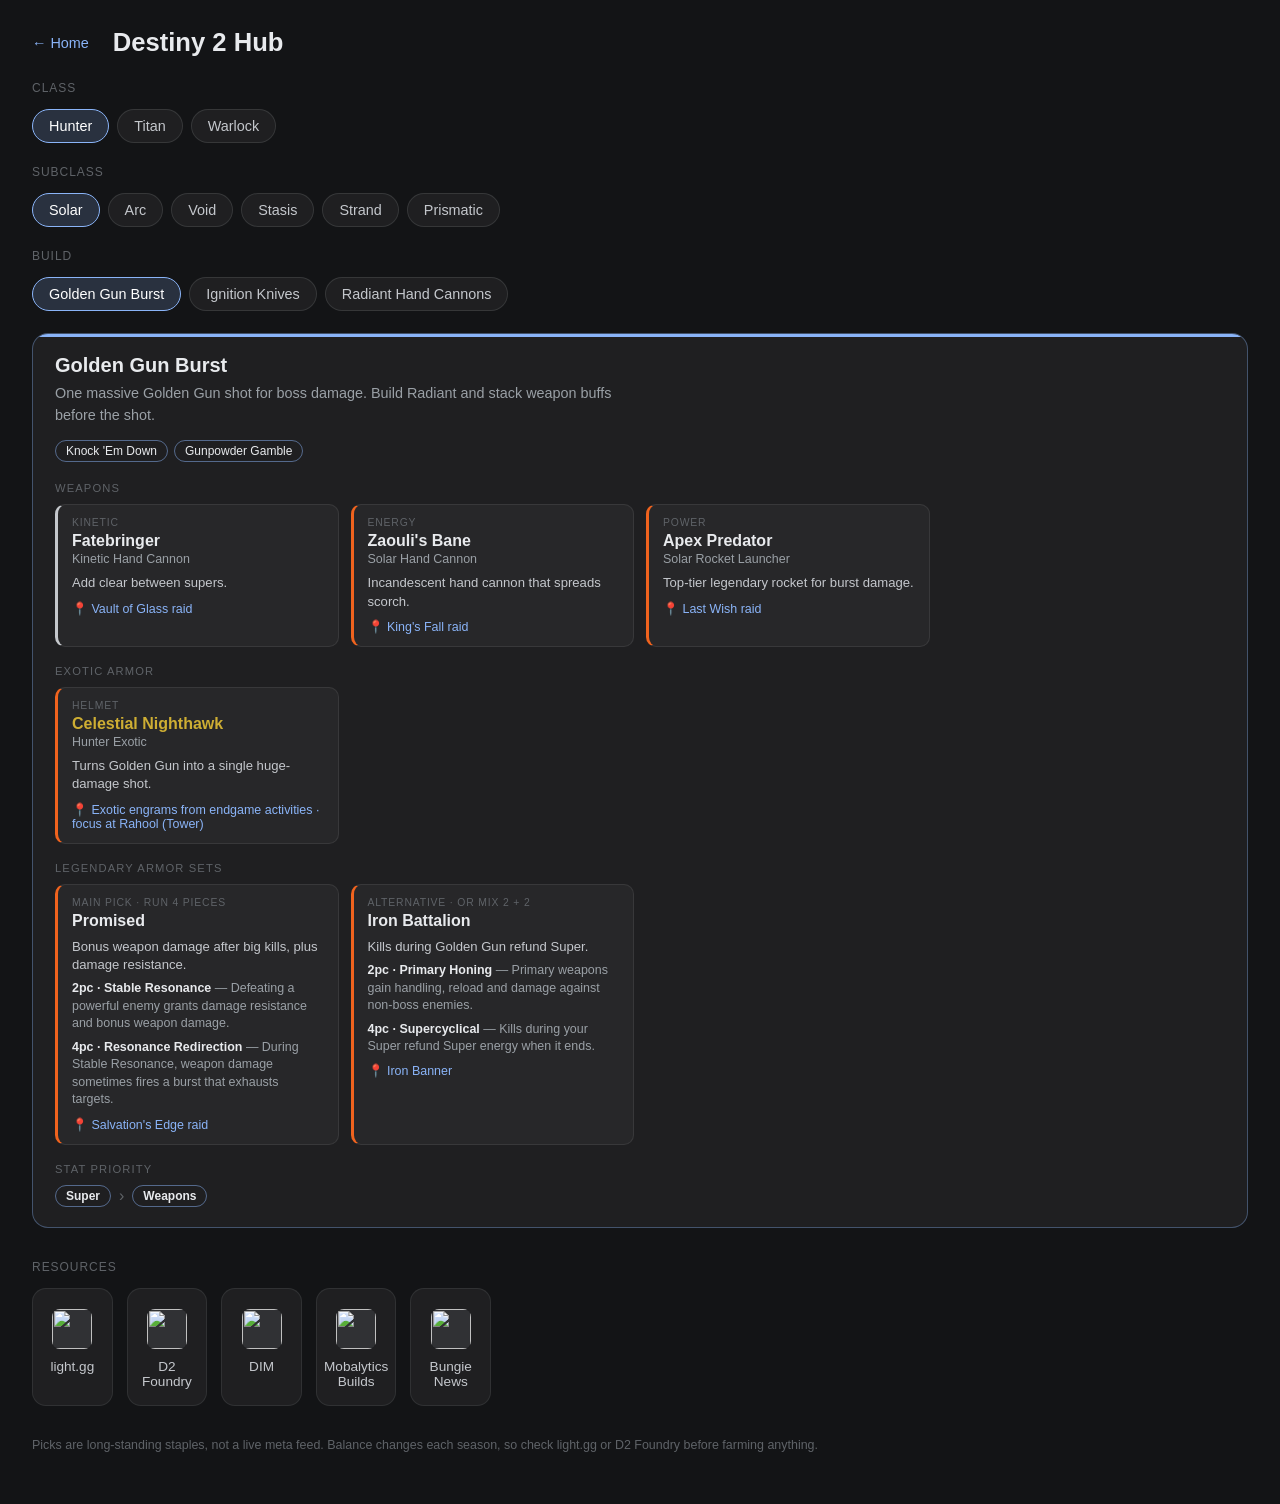
==== destiny.html @ dc12c2db "More Destiny Stuff" ====
<!DOCTYPE html>
<html lang="en">
<head>
    <meta charset="UTF-8">
    <meta name="viewport" content="width=device-width, initial-scale=1.0">
    <title>Destiny 2 Hub</title>
    <link rel="stylesheet" href="style.css">
    <link rel="stylesheet" href="destiny.css">
</head>
<body>

    <div id="d2-header">
        <a id="d2-back" href="index.html">← Home</a>
        <h1>Destiny 2 Hub</h1>
    </div>

    <div class="section-label">Class</div>
    <div id="class-tabs" class="d2-tabs"></div>

    <div class="section-label">Subclass</div>
    <div id="subclass-tabs" class="d2-tabs"></div>

    <div class="section-label">Build</div>
    <div id="build-tabs" class="d2-tabs"></div>

    <div id="build-detail"></div>

    <div class="section-label">Resources</div>
    <div id="card-grid">
        <a class="site-card" href="https://www.light.gg" target="_blank">
            <img src="https://www.google.com/s2/favicons?domain=light.gg&sz=48" alt="">
            <span>light.gg</span>
        </a>
        <a class="site-card" href="https://d2foundry.gg" target="_blank">
            <img src="https://www.google.com/s2/favicons?domain=d2foundry.gg&sz=48" alt="">
            <span>D2 Foundry</span>
        </a>
        <a class="site-card" href="https://app.destinyitemmanager.com" target="_blank">
            <img src="https://www.google.com/s2/favicons?domain=destinyitemmanager.com&sz=48" alt="">
            <span>DIM</span>
        </a>
        <a class="site-card" href="https://mobalytics.gg/destiny-2/builds" target="_blank">
            <img src="https://www.google.com/s2/favicons?domain=mobalytics.gg&sz=48" alt="">
            <span>Mobalytics Builds</span>
        </a>
        <a class="site-card" href="https://www.bungie.net/7/en/News" target="_blank">
            <img src="https://www.google.com/s2/favicons?domain=bungie.net&sz=48" alt="">
            <span>Bungie News</span>
        </a>
    </div>

    <p id="d2-note">Picks are long-standing staples, not a live meta feed. Balance changes each season, so check light.gg or D2 Foundry before farming anything.</p>

    <script src="destiny.js"></script>
</body>
</html>
---- style.css ----
* { box-sizing: border-box; margin: 0; padding: 0; }

body {
    background: #131416;
    color: #e8eaed;
    font-family: Arial, sans-serif;
    min-height: 100vh;
    padding: 28px 32px;
}

/* ── HEADER ── */
#header {
    display: flex;
    align-items: center;
    justify-content: left;
    margin-bottom: 20px;
    gap: 50px;
}
#greeting { font-size: 1.6rem; font-weight: 600; }
#clock { font-size: 1.1rem; color: #9aa0a6; }

/* ── SEARCH BAR ── */
#search-form {
    display: flex;
    align-items: center;
    background: rgba(255,255,255,0.07);
    border: 1px solid rgba(255,255,255,0.12);
    border-radius: 28px;
    padding: 0 20px;
    margin-bottom: 24px;
    transition: background 0.15s, border-color 0.15s, box-shadow 0.15s;
}
#search-form:focus-within {
    background: rgba(255,255,255,0.11);
    border-color: rgba(138,180,248,0.5);
    box-shadow: 0 0 0 3px rgba(138,180,248,0.15);
}
#search-icon { font-size: 1.1rem; color: #9aa0a6; margin-right: 12px; flex-shrink: 0; }
#search-input {
    flex: 1;
    background: none;
    border: none;
    outline: none;
    color: #e8eaed;
    font-size: 1rem;
    padding: 14px 0;
}
#search-input::placeholder { color: #5f6368; }

/* ── WEATHER WIDGET ── */
#weather-widget {
    background: rgba(255,255,255,0.05);
    border: 1px solid rgba(255,255,255,0.08);
    border-radius: 12px;
    padding: 10px 16px;
    margin-bottom: 16px;
    display: flex;
    align-items: center;
    gap: 0;
}
#weather-current {
    display: flex;
    align-items: center;
    gap: 10px;
    flex-shrink: 0;
    padding: 4px 16px 4px 6px;
    border-right: 1px solid rgba(255,255,255,0.08);
    margin-right: 16px;
    cursor: pointer;
    border-radius: 8px;
    transition: background 0.15s;
}
#weather-current:hover { background: rgba(255,255,255,0.07); }
#weather-icon { font-size: 1.5rem; line-height: 1; }
#weather-temp { font-size: 1.4rem; font-weight: 700; }
#weather-desc { font-size: 0.75rem; color: #9aa0a6; }
#weather-location { display: none; }
#hourly-label { display: none; }
#hourly-scroll {
    display: flex;
    gap: 8px;
    overflow-x: auto;
    padding-bottom: 2px;
    flex: 1;
    scrollbar-width: thin;
    scrollbar-color: #3c4043 transparent;
}
#hourly-scroll::-webkit-scrollbar { height: 3px; }
#hourly-scroll::-webkit-scrollbar-thumb { background: #3c4043; border-radius: 2px; }
.hour-card {
    flex: 0 0 auto;
    text-align: center;
    min-width: 46px;
    padding: 2px 4px;
}
.hour-time { font-size: 0.65rem; color: #9aa0a6; }
.hour-icon { font-size: 1rem; margin: 2px 0; }
.hour-temp { font-size: 0.8rem; font-weight: 600; }
.hour-precip { font-size: 0.6rem; color: #8ab4f8; margin-top: 1px; }
#weather-error { color: #9aa0a6; font-size: 0.9rem; }
#weather-widget.radar-open {
    border-radius: 12px 12px 0 0;
    margin-bottom: 0;
}
#radar-toggle {
    flex-shrink: 0;
    padding: 6px 12px;
    margin-right: 14px;
    padding-right: 14px;
    border: none;
    border-right: 1px solid rgba(255,255,255,0.08);
    border-radius: 0;
    background: none;
    color: #4fc3f7;
    font-size: 0.78rem;
    font-weight: 600;
    cursor: pointer;
    letter-spacing: 0.03em;
    transition: color 0.15s;
    white-space: nowrap;
}
#radar-toggle:hover { color: #81d4fa; }
#radar-panel {
    max-height: 0;
    overflow: hidden;
    transition: max-height 0.35s ease;
    border: 1px solid rgba(255,255,255,0.08);
    border-top: none;
    border-radius: 0 0 12px 12px;
}
#radar-panel.open {
    max-height: 380px;
    margin-bottom: 16px;
}
#radar-map { height: 360px; }

/* ── COUNTDOWNS ── */
#countdowns {
    display: grid;
    grid-template-columns: 1fr 1fr;
    gap: 16px;
    margin-bottom: 16px;
}
@media (max-width: 600px) {
    #countdowns { grid-template-columns: 1fr; }
    body { padding: 18px 16px; }
    .cd-event { font-size: 0.92rem; }
    .cd-sub { font-size: 0.75rem; }
    .cd-num { font-size: 1.5rem !important; }
    .cd-unit { min-width: 36px !important; }
}
.countdown-card {
    background: rgba(255,255,255,0.05);
    border: 1px solid rgba(255,255,255,0.08);
    border-radius: 16px;
    padding: 18px 22px;
    position: relative;
    overflow: hidden;
}
.countdown-card.f1  { border-color: rgba(230,0,0,0.3); }
.countdown-card.lfc { border-color: rgba(200,16,46,0.3); }
.countdown-card::before {
    content: '';
    position: absolute;
    top: 0; left: 0; right: 0;
    height: 3px;
}
.countdown-card.f1::before  { background: linear-gradient(90deg, #e60000, #ff6b6b); }
.countdown-card.lfc::before { background: linear-gradient(90deg, #c8102e, #f5a623); }

.cd-top {
    display: flex;
    align-items: center;
    gap: 10px;
    margin-bottom: 12px;
}
.cd-badge { font-size: 1.6rem; line-height: 1; }
.cd-sport {
    font-size: 0.7rem;
    text-transform: uppercase;
    letter-spacing: 0.1em;
    color: #5f6368;
}
.cd-competition { font-size: 0.85rem; color: #9aa0a6; margin-top: 1px; }

.cd-event { font-size: 1rem; font-weight: 600; margin-bottom: 4px; }
.cd-sub { font-size: 0.82rem; color: #9aa0a6; margin-bottom: 14px; }

.cd-timer {
    display: flex;
    gap: 12px;
}
.cd-unit {
    text-align: center;
    min-width: 44px;
}
.cd-num {
    font-size: 1.8rem;
    font-weight: 700;
    line-height: 1;
    font-variant-numeric: tabular-nums;
}
.countdown-card.f1 .cd-num { color: #ff6b6b; }
.countdown-card.lfc .cd-num { color: #f5a623; }
.cd-lbl { font-size: 0.65rem; text-transform: uppercase; color: #5f6368; letter-spacing: 0.06em; margin-top: 3px; }

.cd-live {
    display: inline-block;
    background: #c8102e;
    color: #fff;
    font-size: 0.7rem;
    font-weight: 700;
    letter-spacing: 0.08em;
    padding: 2px 8px;
    border-radius: 20px;
    animation: pulse 1.5s ease-in-out infinite;
}
@keyframes pulse { 0%,100% { opacity:1; } 50% { opacity:0.5; } }

.cd-loading { color: #5f6368; font-size: 0.85rem; }

/* ── METRO ALERT ── */
#metro-alert {
    display: none;
    background: rgba(0,84,166,0.15);
    border: 1px solid rgba(0,84,166,0.4);
    border-left: 4px solid #0054a6;
    border-radius: 10px;
    padding: 12px 16px;
    margin-bottom: 16px;
}
#metro-alert-header {
    display: flex;
    align-items: center;
    gap: 8px;
    margin-bottom: 6px;
}
.metro-badge {
    background: #f26522;
    color: #fff;
    font-size: 0.65rem;
    font-weight: 700;
    letter-spacing: 0.08em;
    padding: 2px 7px;
    border-radius: 20px;
}
#metro-alert-title {
    font-size: 0.8rem;
    font-weight: 600;
    color: #8ab4f8;
}
#metro-alert-list {
    list-style: none;
    padding: 0;
    margin: 0;
    display: flex;
    flex-direction: column;
    gap: 4px;
}
#metro-alert-list li {
    font-size: 0.78rem;
    color: #c4c7cc;
    padding-left: 12px;
    position: relative;
}
#metro-alert-list li::before {
    content: '·';
    position: absolute;
    left: 2px;
    color: #f26522;
}

/* ── LINKS SECTION ── */
.section-label {
    font-size: 0.75rem;
    text-transform: uppercase;
    letter-spacing: 0.08em;
    color: #5f6368;
    margin-bottom: 14px;
}
#card-grid {
    display: grid;
    grid-template-columns: repeat(auto-fill, minmax(80px, 1fr));
    gap: 14px;
    margin-bottom: 32px;
}
.site-card {
    background: rgba(255,255,255,0.05);
    border: 1px solid rgba(255,255,255,0.08);
    border-radius: 14px;
    padding: 20px 12px 16px;
    text-align: center;
    text-decoration: none;
    color: #e8eaed;
    transition: transform 0.15s ease, background 0.15s ease, box-shadow 0.15s ease;
    display: flex;
    flex-direction: column;
    align-items: center;
    gap: 10px;
}
.site-card:hover {
    transform: translateY(-4px);
    background: rgba(255,255,255,0.09);
    box-shadow: 0 8px 24px rgba(0,0,0,0.4);
}
.site-card img {
    width: 40px;
    height: 40px;
    border-radius: 8px;
    background: #303134;
}
.site-card span { font-size: 0.85rem; font-weight: 500; color: #c4c7cc; }

/* ── WIDGET GRID (calendar + on this day) ── */
#widget-grid {
    display: grid;
    grid-template-columns: 1fr 1fr;
    gap: 16px;
    margin-bottom: 16px;
}
@media (max-width: 600px) {
    #widget-grid { grid-template-columns: 1fr; }
}

/* ── WIDGET CARD ACCENTS ── */
.countdown-card.cal-card  { border-color: rgba(66,133,244,0.3); }
.countdown-card.cal-card::before  { background: linear-gradient(90deg, #4285f4, #8ab4f8); }
.countdown-card.otd-card  { border-color: rgba(52,168,83,0.3); }
.countdown-card.otd-card::before  { background: linear-gradient(90deg, #34a853, #81c995); }
.countdown-card.quote-card { border-color: rgba(251,188,4,0.3); }
.countdown-card.quote-card::before { background: linear-gradient(90deg, #fbbc04, #fce08a); }
#quote-widget { margin-bottom: 32px; }

/* ── CALENDAR ── */
#calendar-grid {
    display: grid;
    grid-template-columns: repeat(7, 1fr);
    gap: 3px;
}
.cal-header {
    font-size: 0.65rem;
    color: #5f6368;
    text-transform: uppercase;
    text-align: center;
    padding: 2px 0 8px;
}
.cal-day {
    font-size: 0.82rem;
    aspect-ratio: 1;
    display: flex;
    align-items: center;
    justify-content: center;
    border-radius: 50%;
    color: #c4c7cc;
}
.cal-today {
    background: #8ab4f8;
    color: #131416;
    font-weight: 700;
}

/* ── ON THIS DAY ── */
#otd-list {
    list-style: none;
    display: flex;
    flex-direction: column;
    gap: 12px;
}
#otd-list li {
    font-size: 0.83rem;
    color: #c4c7cc;
    line-height: 1.45;
}
.otd-year {
    font-weight: 700;
    color: #34a853;
    margin-right: 6px;
    font-variant-numeric: tabular-nums;
}
.otd-link { color: #c4c7cc; text-decoration: none; }
.otd-link:hover { text-decoration: underline; }

/* ── QUOTE ── */
#quote-text {
    font-size: 0.95rem;
    font-style: italic;
    color: #e8eaed;
    line-height: 1.6;
    margin-bottom: 10px;
}
#quote-author { font-size: 0.8rem; color: #9aa0a6; }
---- destiny.css ----
/* ── DESTINY 2 HUB ── */
#d2-header {
    display: flex;
    align-items: center;
    gap: 24px;
    margin-bottom: 24px;
}
#d2-header h1 { font-size: 1.6rem; font-weight: 600; }
#d2-back {
    color: #8ab4f8;
    text-decoration: none;
    font-size: 0.9rem;
}
#d2-back:hover { text-decoration: underline; }

/* element accent colors */
.el-solar     { --el: #f0631e; }
.el-arc       { --el: #7aecf3; }
.el-void      { --el: #b184c5; }
.el-stasis    { --el: #4d88ff; }
.el-strand    { --el: #35e366; }
.el-prismatic { --el: #f2a6d8; }
.el-kinetic   { --el: #c4c7cc; }

.d2-tabs {
    display: flex;
    flex-wrap: wrap;
    gap: 8px;
    margin-bottom: 22px;
}
.d2-tab {
    --el: #8ab4f8;
    background: rgba(255,255,255,0.05);
    border: 1px solid rgba(255,255,255,0.1);
    color: #c4c7cc;
    font-size: 0.9rem;
    padding: 8px 16px;
    border-radius: 20px;
    cursor: pointer;
    transition: background 0.15s, border-color 0.15s, color 0.15s;
}
.d2-tab:hover { background: rgba(255,255,255,0.09); }
.d2-tab.active {
    border-color: var(--el);
    color: #fff;
    background: color-mix(in srgb, var(--el) 18%, transparent);
}

#build-detail {
    --el: #8ab4f8;
    background: rgba(255,255,255,0.05);
    border: 1px solid color-mix(in srgb, var(--el) 35%, transparent);
    border-radius: 16px;
    padding: 20px 22px;
    margin-bottom: 32px;
    position: relative;
    overflow: hidden;
}
#build-detail::before {
    content: '';
    position: absolute;
    top: 0; left: 0; right: 0;
    height: 3px;
    background: var(--el);
}
.bd-title { font-size: 1.25rem; font-weight: 600; margin-bottom: 6px; }
.bd-desc { font-size: 0.9rem; color: #9aa0a6; line-height: 1.5; margin-bottom: 14px; max-width: 70ch; }

.bd-aspects { display: flex; flex-wrap: wrap; gap: 6px; margin-bottom: 20px; }
.bd-chip {
    font-size: 0.75rem;
    padding: 3px 10px;
    border-radius: 20px;
    border: 1px solid color-mix(in srgb, var(--el) 50%, transparent);
    color: #e8eaed;
}

.bd-section {
    font-size: 0.7rem;
    text-transform: uppercase;
    letter-spacing: 0.1em;
    color: #5f6368;
    margin: 18px 0 10px;
}

.gear-grid {
    display: grid;
    grid-template-columns: repeat(auto-fill, minmax(240px, 1fr));
    gap: 12px;
}
.gear {
    background: rgba(255,255,255,0.04);
    border: 1px solid rgba(255,255,255,0.08);
    border-left: 3px solid var(--el);
    border-radius: 10px;
    padding: 12px 14px;
}
.gear-slot {
    font-size: 0.65rem;
    text-transform: uppercase;
    letter-spacing: 0.08em;
    color: #5f6368;
    margin-bottom: 4px;
}
.gear-name { font-size: 1rem; font-weight: 600; }
.gear-name a { color: inherit; text-decoration: none; }
.gear-name a:hover { text-decoration: underline; }
.gear-exotic { color: #ceae33; }
.gear-type { font-size: 0.78rem; color: #9aa0a6; margin-top: 2px; }
.gear-why { font-size: 0.82rem; color: #c4c7cc; margin-top: 8px; line-height: 1.4; }
.gear-source {
    font-size: 0.78rem;
    color: #8ab4f8;
    margin-top: 8px;
}
.gear-source::before { content: '📍 '; }

.set-bonus { font-size: 0.78rem; color: #9aa0a6; margin-top: 6px; line-height: 1.4; }
.set-bonus b { color: #e8eaed; font-weight: 600; }

.stat-row { display: flex; flex-wrap: wrap; gap: 8px; align-items: center; }
.stat-row .bd-chip { font-weight: 600; }
.stat-arrow { color: #5f6368; }

#d2-note { font-size: 0.78rem; color: #5f6368; margin-bottom: 24px; }

@media (max-width: 600px) {
    #d2-header { gap: 14px; }
    #d2-header h1 { font-size: 1.3rem; }
    #build-detail { padding: 16px; }
}
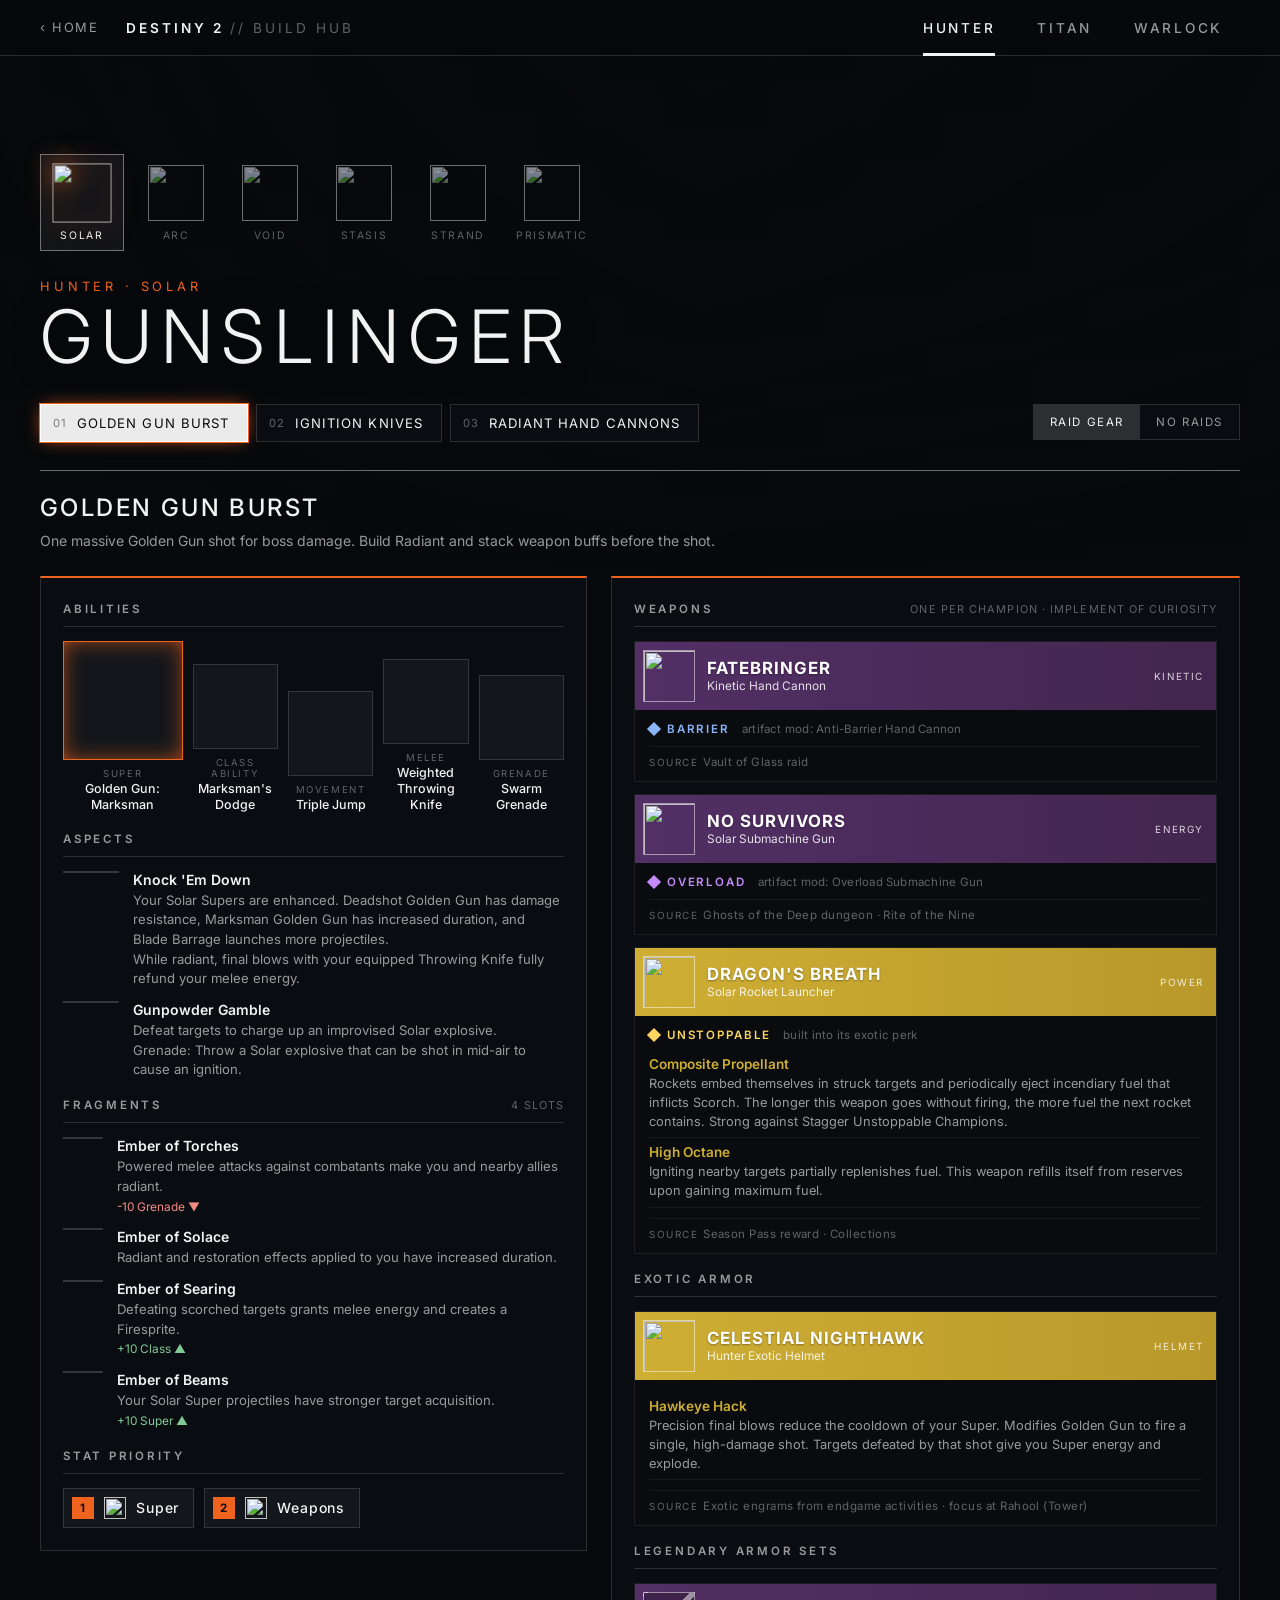
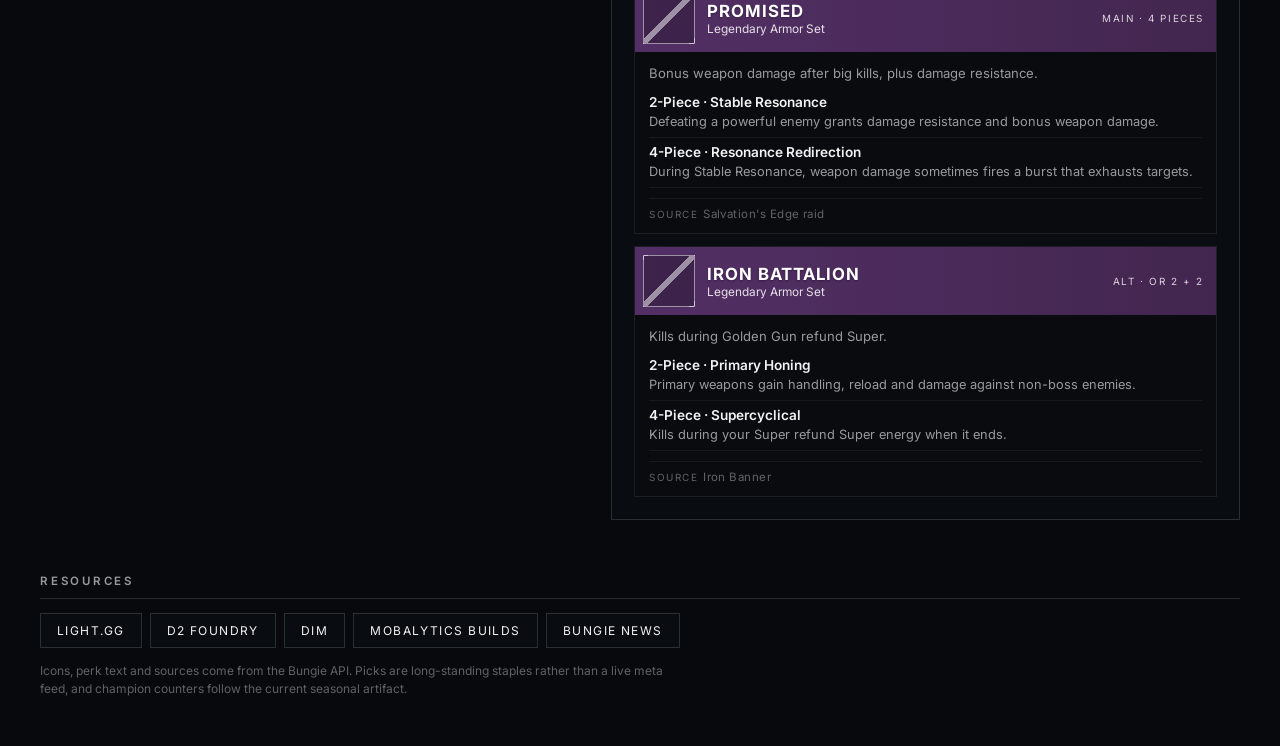
==== commit 632fa73b: "Overhaul of Destiny Page" ====
--- a/destiny.html
+++ b/destiny.html
@@ -4,52 +4,46 @@
     <meta charset="UTF-8">
     <meta name="viewport" content="width=device-width, initial-scale=1.0">
     <title>Destiny 2 Hub</title>
-    <link rel="stylesheet" href="style.css">
+    <link rel="preconnect" href="https://fonts.googleapis.com">
+    <link rel="preconnect" href="https://fonts.gstatic.com" crossorigin>
+    <link href="https://fonts.googleapis.com/css2?family=Inter:wght@300;400;500;600;700&display=swap" rel="stylesheet">
     <link rel="stylesheet" href="destiny.css">
 </head>
 <body>
+    <div id="bg"></div>
 
-    <div id="d2-header">
-        <a id="d2-back" href="index.html">← Home</a>
-        <h1>Destiny 2 Hub</h1>
-    </div>
+    <nav id="topbar">
+        <a id="d2-back" href="index.html">‹ Home</a>
+        <div id="brand">Destiny 2 <span>// Build Hub</span></div>
+        <div id="class-tabs"></div>
+    </nav>
 
-    <div class="section-label">Class</div>
-    <div id="class-tabs" class="d2-tabs"></div>
+    <main>
+        <section id="hero">
+            <div id="subclass-tabs"></div>
+            <div id="hero-kicker"></div>
+            <h1 id="hero-title"></h1>
 
-    <div class="section-label">Subclass</div>
-    <div id="subclass-tabs" class="d2-tabs"></div>
+            <div id="hero-controls">
+                <div id="build-tabs"></div>
+                <div id="raid-tabs" title="Swap raid-only gear for gear you can farm elsewhere"></div>
+            </div>
+        </section>
 
-    <div class="section-label">Build</div>
-    <div id="build-tabs" class="d2-tabs"></div>
+        <section id="build-detail"></section>
 
-    <div id="build-detail"></div>
-
-    <div class="section-label">Resources</div>
-    <div id="card-grid">
-        <a class="site-card" href="https://www.light.gg" target="_blank">
-            <img src="https://www.google.com/s2/favicons?domain=light.gg&sz=48" alt="">
-            <span>light.gg</span>
-        </a>
-        <a class="site-card" href="https://d2foundry.gg" target="_blank">
-            <img src="https://www.google.com/s2/favicons?domain=d2foundry.gg&sz=48" alt="">
-            <span>D2 Foundry</span>
-        </a>
-        <a class="site-card" href="https://app.destinyitemmanager.com" target="_blank">
-            <img src="https://www.google.com/s2/favicons?domain=destinyitemmanager.com&sz=48" alt="">
-            <span>DIM</span>
-        </a>
-        <a class="site-card" href="https://mobalytics.gg/destiny-2/builds" target="_blank">
-            <img src="https://www.google.com/s2/favicons?domain=mobalytics.gg&sz=48" alt="">
-            <span>Mobalytics Builds</span>
-        </a>
-        <a class="site-card" href="https://www.bungie.net/7/en/News" target="_blank">
-            <img src="https://www.google.com/s2/favicons?domain=bungie.net&sz=48" alt="">
-            <span>Bungie News</span>
-        </a>
-    </div>
-
-    <p id="d2-note">Picks are long-standing staples, not a live meta feed. Balance changes each season, so check light.gg or D2 Foundry before farming anything.</p>
+        <footer id="resources">
+            <h3 class="panel-title">Resources</h3>
+            <div id="resource-links">
+                <a href="https://www.light.gg" target="_blank">light.gg</a>
+                <a href="https://d2foundry.gg" target="_blank">D2 Foundry</a>
+                <a href="https://app.destinyitemmanager.com" target="_blank">DIM</a>
+                <a href="https://mobalytics.gg/destiny-2/builds" target="_blank">Mobalytics Builds</a>
+                <a href="https://www.bungie.net/7/en/News" target="_blank">Bungie News</a>
+            </div>
+            <p id="d2-note">Icons, perk text and sources come from the Bungie API. Picks are long-standing staples rather than a live meta feed, and champion counters follow the current seasonal artifact.</p>
+        </footer>
+    </main>
 
     <script src="destiny.js"></script>
 </body>
--- a/destiny.css
+++ b/destiny.css
@@ -1,131 +1,415 @@
-/* ── DESTINY 2 HUB ── */
-#d2-header {
-    display: flex;
-    align-items: center;
-    gap: 24px;
-    margin-bottom: 24px;
-}
-#d2-header h1 { font-size: 1.6rem; font-weight: 600; }
-#d2-back {
-    color: #8ab4f8;
-    text-decoration: none;
-    font-size: 0.9rem;
-}
-#d2-back:hover { text-decoration: underline; }
-
-/* element accent colors */
+/* ── DESTINY 2 HUB — in-game menu style ── */
+* { box-sizing: border-box; margin: 0; padding: 0; }
+
+:root {
+    --bg: #07090c;
+    --panel: rgba(12, 15, 20, 0.72);
+    --line: rgba(255, 255, 255, 0.14);
+    --line-strong: rgba(255, 255, 255, 0.4);
+    --text: #f2f2f2;
+    --muted: rgba(242, 242, 242, 0.62);
+    --faint: rgba(242, 242, 242, 0.38);
+    --exotic: #ceae33;
+    --legendary: #522f65;
+    --el: #f2f2f2;
+}
 .el-solar     { --el: #f0631e; }
-.el-arc       { --el: #7aecf3; }
-.el-void      { --el: #b184c5; }
+.el-arc       { --el: #79bbe8; }
+.el-void      { --el: #b185df; }
 .el-stasis    { --el: #4d88ff; }
 .el-strand    { --el: #35e366; }
 .el-prismatic { --el: #f2a6d8; }
-.el-kinetic   { --el: #c4c7cc; }
-
-.d2-tabs {
-    display: flex;
-    flex-wrap: wrap;
-    gap: 8px;
-    margin-bottom: 22px;
-}
-.d2-tab {
-    --el: #8ab4f8;
-    background: rgba(255,255,255,0.05);
-    border: 1px solid rgba(255,255,255,0.1);
-    color: #c4c7cc;
-    font-size: 0.9rem;
-    padding: 8px 16px;
-    border-radius: 20px;
-    cursor: pointer;
-    transition: background 0.15s, border-color 0.15s, color 0.15s;
-}
-.d2-tab:hover { background: rgba(255,255,255,0.09); }
-.d2-tab.active {
-    border-color: var(--el);
-    color: #fff;
-    background: color-mix(in srgb, var(--el) 18%, transparent);
-}
-
-#build-detail {
-    --el: #8ab4f8;
-    background: rgba(255,255,255,0.05);
-    border: 1px solid color-mix(in srgb, var(--el) 35%, transparent);
-    border-radius: 16px;
-    padding: 20px 22px;
-    margin-bottom: 32px;
-    position: relative;
-    overflow: hidden;
-}
-#build-detail::before {
+
+body {
+    background: var(--bg);
+    color: var(--text);
+    font-family: 'Inter', 'Helvetica Neue', Helvetica, Arial, sans-serif;
+    font-size: 14px;
+    min-height: 100vh;
+}
+button { font: inherit; color: inherit; background: none; border: none; cursor: pointer; }
+img { max-width: 100%; display: block; }
+
+/* full-screen subclass key art */
+#bg {
+    position: fixed;
+    inset: 0;
+    z-index: -1;
+    background-size: cover;
+    background-position: center 30%;
+    transition: background-image 0.4s ease;
+}
+#bg::after {
     content: '';
     position: absolute;
-    top: 0; left: 0; right: 0;
+    inset: 0;
+    background:
+        linear-gradient(180deg, rgba(7,9,12,0.15) 0%, rgba(7,9,12,0.45) 30%, rgba(7,9,12,0.92) 65%, rgba(7,9,12,0.98) 100%),
+        linear-gradient(90deg, rgba(7,9,12,0.8) 0%, rgba(7,9,12,0.1) 55%, rgba(7,9,12,0.5) 100%);
+}
+
+/* ── TOP BAR (director-style nav) ── */
+#topbar {
+    position: sticky;
+    top: env(safe-area-inset-top, 0px);
+    z-index: 10;
+    display: flex;
+    align-items: center;
+    gap: 28px;
+    padding: 0 40px;
+    height: 56px;
+    background: rgba(7, 9, 12, 0.6);
+    backdrop-filter: blur(10px);
+    -webkit-backdrop-filter: blur(10px);
+    border-bottom: 1px solid var(--line);
+}
+#d2-back {
+    color: var(--muted);
+    text-decoration: none;
+    font-size: 0.8rem;
+    letter-spacing: 0.12em;
+    text-transform: uppercase;
+}
+#d2-back:hover { color: var(--text); }
+#brand {
+    font-weight: 600;
+    letter-spacing: 0.22em;
+    text-transform: uppercase;
+    font-size: 0.85rem;
+}
+#brand span { color: var(--faint); font-weight: 400; }
+#class-tabs { display: flex; gap: 6px; margin-left: auto; height: 100%; }
+.nav-tab {
+    position: relative;
+    padding: 0 18px;
+    font-size: 0.85rem;
+    font-weight: 500;
+    letter-spacing: 0.2em;
+    text-transform: uppercase;
+    color: var(--muted);
+    transition: color 0.15s;
+}
+.nav-tab:hover { color: var(--text); }
+.nav-tab.active { color: var(--text); }
+.nav-tab.active::after {
+    content: '';
+    position: absolute;
+    left: 18px; right: 18px; bottom: -1px;
     height: 3px;
+    background: var(--text);
+}
+
+main { padding: 0 40px 48px; max-width: 1500px; margin: 0 auto; }
+
+/* ── HERO ── */
+#hero { padding: 40px 0 28px; min-height: 46vh; display: flex; flex-direction: column; justify-content: flex-end; }
+#subclass-tabs { display: flex; gap: 10px; flex-wrap: wrap; margin-bottom: 28px; }
+.sub-tab {
+    display: flex;
+    flex-direction: column;
+    align-items: center;
+    gap: 8px;
+    width: 84px;
+    padding: 10px 0 8px;
+    border: 1px solid transparent;
+    transition: border-color 0.15s, background 0.15s;
+}
+.sub-tab img {
+    width: 56px;
+    height: 56px;
+    opacity: 0.55;
+    transition: opacity 0.15s, transform 0.15s, filter 0.15s;
+}
+.sub-tab span {
+    font-size: 0.65rem;
+    letter-spacing: 0.16em;
+    text-transform: uppercase;
+    color: var(--faint);
+}
+.sub-tab:hover img { opacity: 0.9; }
+.sub-tab.active { border-color: var(--line-strong); background: rgba(255,255,255,0.05); }
+.sub-tab.active img {
+    opacity: 1;
+    transform: scale(1.06);
+    filter: drop-shadow(0 0 12px var(--el));
+}
+.sub-tab.active span { color: var(--text); }
+
+#hero-kicker {
+    font-size: 0.8rem;
+    letter-spacing: 0.3em;
+    text-transform: uppercase;
+    color: var(--el);
+    margin-bottom: 6px;
+}
+#hero-title {
+    font-size: clamp(2.4rem, 6vw, 4.6rem);
+    font-weight: 300;
+    letter-spacing: 0.12em;
+    text-transform: uppercase;
+    line-height: 1;
+    margin-bottom: 30px;
+    text-shadow: 0 2px 30px rgba(0,0,0,0.6);
+}
+
+#hero-controls {
+    display: flex;
+    flex-wrap: wrap;
+    gap: 16px;
+    align-items: flex-start;
+    justify-content: space-between;
+}
+#build-tabs { display: flex; flex-wrap: wrap; gap: 8px; }
+.build-tab {
+    display: flex;
+    align-items: center;
+    gap: 10px;
+    padding: 10px 18px 10px 12px;
+    background: rgba(12, 15, 20, 0.6);
+    border: 1px solid var(--line);
+    font-size: 0.82rem;
+    letter-spacing: 0.08em;
+    text-transform: uppercase;
+    transition: background 0.15s, border-color 0.15s;
+}
+.build-tab:hover { background: rgba(255,255,255,0.1); border-color: var(--line-strong); }
+.build-num { color: var(--faint); font-size: 0.7rem; }
+.build-tab.active {
+    background: rgba(255,255,255,0.92);
+    color: #0b0d10;
+    border-color: #fff;
+    box-shadow: 0 0 0 1px var(--el), 0 0 18px -4px var(--el);
+}
+.build-tab.active .build-num { color: rgba(11,13,16,0.5); }
+
+#raid-tabs {
+    display: flex;
+    border: 1px solid var(--line);
+    background: rgba(12, 15, 20, 0.6);
+}
+.seg {
+    padding: 10px 16px;
+    font-size: 0.72rem;
+    letter-spacing: 0.14em;
+    text-transform: uppercase;
+    color: var(--muted);
+}
+.seg.active { background: rgba(255,255,255,0.14); color: var(--text); }
+
+/* ── BUILD DETAIL ── */
+.build-head {
+    border-top: 1px solid var(--line-strong);
+    padding: 22px 0 24px;
+}
+.build-head h2 {
+    font-size: 1.5rem;
+    font-weight: 500;
+    letter-spacing: 0.1em;
+    text-transform: uppercase;
+    margin-bottom: 8px;
+}
+.build-head p { color: var(--muted); max-width: 75ch; line-height: 1.55; }
+
+.columns {
+    display: grid;
+    grid-template-columns: minmax(0, 1fr) minmax(0, 1.15fr);
+    gap: 24px;
+    align-items: start;
+}
+.panel {
+    background: var(--panel);
+    backdrop-filter: blur(8px);
+    -webkit-backdrop-filter: blur(8px);
+    border: 1px solid var(--line);
+    border-top: 2px solid var(--el);
+    padding: 6px 22px 22px;
+}
+.panel-title {
+    display: flex;
+    align-items: baseline;
+    gap: 12px;
+    font-size: 0.72rem;
+    font-weight: 600;
+    letter-spacing: 0.24em;
+    text-transform: uppercase;
+    color: var(--muted);
+    padding: 18px 0 10px;
+    margin-bottom: 14px;
+    border-bottom: 1px solid var(--line);
+}
+.panel-count { margin-left: auto; font-weight: 400; letter-spacing: 0.1em; color: var(--faint); font-size: 0.68rem; }
+
+/* abilities — super larger, like the in-game subclass screen */
+.abilities {
+    display: grid;
+    grid-template-columns: minmax(0, 1.4fr) repeat(4, minmax(0, 1fr));
+    gap: 10px;
+    align-items: end;
+}
+.ability { text-align: center; }
+.ability-icon {
+    aspect-ratio: 1;
+    display: grid;
+    place-items: center;
+    background: rgba(255,255,255,0.04);
+    border: 1px solid var(--line);
+    margin-bottom: 8px;
+}
+.ability-icon img { width: 82%; }
+.ability.super .ability-icon {
+    border-color: var(--el);
+    box-shadow: inset 0 0 24px -6px var(--el);
+}
+.ability-label {
+    font-size: 0.6rem;
+    letter-spacing: 0.16em;
+    text-transform: uppercase;
+    color: var(--faint);
+}
+.ability-name { font-size: 0.78rem; font-weight: 500; margin-top: 2px; line-height: 1.3; overflow-wrap: anywhere; }
+
+.aspects, .fragments { display: flex; flex-direction: column; gap: 12px; }
+.aspect, .fragment { display: grid; grid-template-columns: 56px minmax(0, 1fr); gap: 14px; align-items: start; }
+.fragment { grid-template-columns: 40px minmax(0, 1fr); }
+.aspect-icon, .fragment-icon {
+    border: 1px solid var(--line);
+    background: rgba(255,255,255,0.04);
+}
+.aspect-name, .fragment-name { font-weight: 600; margin-bottom: 3px; }
+.aspect-text, .fragment-text { color: var(--muted); font-size: 0.82rem; line-height: 1.5; }
+.stat-mod { color: #81c995; font-size: 0.74rem; }
+.stat-mod.neg { color: #f28b82; }
+
+.stats { display: flex; gap: 10px; flex-wrap: wrap; }
+.stat {
+    display: flex;
+    align-items: center;
+    gap: 10px;
+    padding: 8px 14px 8px 8px;
+    border: 1px solid var(--line);
+    background: rgba(255,255,255,0.04);
+    font-weight: 500;
+    letter-spacing: 0.06em;
+}
+.stat-rank {
+    width: 22px; height: 22px;
+    display: grid; place-items: center;
     background: var(--el);
-}
-.bd-title { font-size: 1.25rem; font-weight: 600; margin-bottom: 6px; }
-.bd-desc { font-size: 0.9rem; color: #9aa0a6; line-height: 1.5; margin-bottom: 14px; max-width: 70ch; }
-
-.bd-aspects { display: flex; flex-wrap: wrap; gap: 6px; margin-bottom: 20px; }
-.bd-chip {
+    color: #0b0d10;
+    font-size: 0.72rem;
+    font-weight: 700;
+}
+.stat-icon { width: 22px; height: 22px; }
+
+/* ── ITEM CARDS (in-game tooltip style) ── */
+.items { display: flex; flex-direction: column; gap: 12px; }
+.item { border: 1px solid rgba(255,255,255,0.08); background: rgba(10, 12, 16, 0.86); }
+.item-head {
+    display: grid;
+    grid-template-columns: 52px minmax(0, 1fr) auto;
+    gap: 12px;
+    align-items: center;
+    padding: 8px 12px 8px 8px;
+}
+.item.exotic .item-head { background: linear-gradient(90deg, #ceae33, #b8982a); color: #fff; }
+.item.legendary .item-head { background: linear-gradient(90deg, #522f65, #43264f); color: #fff; }
+.item-icon { width: 52px; height: 52px; border: 1px solid rgba(255,255,255,0.5); }
+.set-icon {
+    background:
+        linear-gradient(135deg, transparent 46%, rgba(255,255,255,0.5) 46% 54%, transparent 54%),
+        rgba(0,0,0,0.25);
+}
+.item-name {
+    font-size: 1.05rem;
+    font-weight: 700;
+    letter-spacing: 0.06em;
+    text-transform: uppercase;
+    text-shadow: 0 1px 2px rgba(0,0,0,0.35);
+}
+.item-type { font-size: 0.74rem; opacity: 0.85; margin-top: 1px; }
+.item-slot {
+    font-size: 0.62rem;
+    letter-spacing: 0.16em;
+    text-transform: uppercase;
+    opacity: 0.8;
+    text-align: right;
+}
+.item-body { padding: 12px 14px 12px; }
+.perk { padding: 6px 0; border-bottom: 1px solid rgba(255,255,255,0.06); }
+.perk:last-of-type { border-bottom: none; }
+.perk-name { font-weight: 600; font-size: 0.85rem; margin-bottom: 2px; }
+.item.exotic .perk-name { color: var(--exotic); }
+.perk-text { color: var(--muted); font-size: 0.8rem; line-height: 1.5; }
+.item-why { color: var(--muted); font-size: 0.82rem; line-height: 1.5; margin-bottom: 4px; }
+.item-source {
+    font-size: 0.72rem;
+    letter-spacing: 0.04em;
+    color: var(--faint);
+    margin-top: 10px;
+    padding-top: 8px;
+    border-top: 1px solid rgba(255,255,255,0.06);
+}
+.item-source::before { content: 'SOURCE  '; letter-spacing: 0.16em; font-size: 0.62rem; }
+
+/* champion stamp */
+.champ {
+    display: flex;
+    align-items: center;
+    gap: 8px;
+    font-size: 0.72rem;
+    font-weight: 600;
+    letter-spacing: 0.16em;
+    text-transform: uppercase;
+    margin-bottom: 8px;
+}
+.champ-dot { width: 10px; height: 10px; transform: rotate(45deg); }
+.champ-barrier     { color: #8ab4f8; } .champ-barrier .champ-dot     { background: #8ab4f8; }
+.champ-overload    { color: #c58af9; } .champ-overload .champ-dot    { background: #c58af9; }
+.champ-unstoppable { color: #fdd663; } .champ-unstoppable .champ-dot { background: #fdd663; }
+.champ-how { font-weight: 400; letter-spacing: 0.02em; text-transform: none; color: var(--faint); margin-left: 4px; }
+
+/* ── FOOTER ── */
+#resources { margin-top: 36px; }
+#resource-links { display: flex; flex-wrap: wrap; gap: 8px; margin-bottom: 14px; }
+#resource-links a {
+    padding: 9px 16px;
+    border: 1px solid var(--line);
+    background: rgba(12, 15, 20, 0.6);
+    color: var(--text);
+    text-decoration: none;
     font-size: 0.75rem;
-    padding: 3px 10px;
-    border-radius: 20px;
-    border: 1px solid color-mix(in srgb, var(--el) 50%, transparent);
-    color: #e8eaed;
-}
-
-.bd-section {
-    font-size: 0.7rem;
-    text-transform: uppercase;
-    letter-spacing: 0.1em;
-    color: #5f6368;
-    margin: 18px 0 10px;
-}
-
-.gear-grid {
-    display: grid;
-    grid-template-columns: repeat(auto-fill, minmax(240px, 1fr));
-    gap: 12px;
-}
-.gear {
-    background: rgba(255,255,255,0.04);
-    border: 1px solid rgba(255,255,255,0.08);
-    border-left: 3px solid var(--el);
-    border-radius: 10px;
-    padding: 12px 14px;
-}
-.gear-slot {
-    font-size: 0.65rem;
-    text-transform: uppercase;
-    letter-spacing: 0.08em;
-    color: #5f6368;
-    margin-bottom: 4px;
-}
-.gear-name { font-size: 1rem; font-weight: 600; }
-.gear-name a { color: inherit; text-decoration: none; }
-.gear-name a:hover { text-decoration: underline; }
-.gear-exotic { color: #ceae33; }
-.gear-type { font-size: 0.78rem; color: #9aa0a6; margin-top: 2px; }
-.gear-why { font-size: 0.82rem; color: #c4c7cc; margin-top: 8px; line-height: 1.4; }
-.gear-source {
-    font-size: 0.78rem;
-    color: #8ab4f8;
-    margin-top: 8px;
-}
-.gear-source::before { content: '📍 '; }
-
-.set-bonus { font-size: 0.78rem; color: #9aa0a6; margin-top: 6px; line-height: 1.4; }
-.set-bonus b { color: #e8eaed; font-weight: 600; }
-
-.stat-row { display: flex; flex-wrap: wrap; gap: 8px; align-items: center; }
-.stat-row .bd-chip { font-weight: 600; }
-.stat-arrow { color: #5f6368; }
-
-#d2-note { font-size: 0.78rem; color: #5f6368; margin-bottom: 24px; }
-
-@media (max-width: 600px) {
-    #d2-header { gap: 14px; }
-    #d2-header h1 { font-size: 1.3rem; }
-    #build-detail { padding: 16px; }
-}
+    letter-spacing: 0.12em;
+    text-transform: uppercase;
+}
+#resource-links a:hover { border-color: var(--line-strong); background: rgba(255,255,255,0.08); }
+#d2-note { font-size: 0.75rem; color: var(--faint); max-width: 80ch; line-height: 1.5; }
+
+/* ── RESPONSIVE ── */
+@media (max-width: 1000px) {
+    .columns { grid-template-columns: minmax(0, 1fr); }
+}
+@media (max-width: 700px) {
+    #topbar { padding: 10px 16px 0; gap: 14px; height: auto; flex-wrap: wrap; }
+    #brand span { display: none; }
+    #class-tabs { width: 100%; margin-left: 0; height: 44px; }
+    .nav-tab { flex: 1; padding: 0 4px; font-size: 0.75rem; letter-spacing: 0.12em; }
+    .nav-tab.active::after { left: 8px; right: 8px; }
+    main { padding: 0 16px 36px; }
+    #hero { padding-top: 24px; min-height: 30vh; }
+    #subclass-tabs { gap: 4px; flex-wrap: nowrap; }
+    .sub-tab { width: auto; flex: 1 1 0; min-width: 0; }
+    .sub-tab img { width: 36px; height: 36px; }
+    .sub-tab span { font-size: 0.5rem; letter-spacing: 0.06em; }
+    .panel { padding: 4px 14px 16px; }
+    .abilities { grid-template-columns: repeat(5, minmax(0, 1fr)); gap: 6px; }
+    .ability-label { font-size: 0.5rem; letter-spacing: 0.06em; }
+    .ability-name { font-size: 0.66rem; }
+    .item-head { grid-template-columns: 44px minmax(0, 1fr); }
+    .item-name { font-size: 0.92rem; }
+    #hero-title { letter-spacing: 0.06em; }
+    .build-head h2 { font-size: 1.15rem; }
+    .aspect { grid-template-columns: 44px minmax(0, 1fr); }
+    .fragment { grid-template-columns: 34px minmax(0, 1fr); }
+    .item-icon { width: 44px; height: 44px; }
+    .item-slot { grid-column: 1 / -1; text-align: left; }
+}
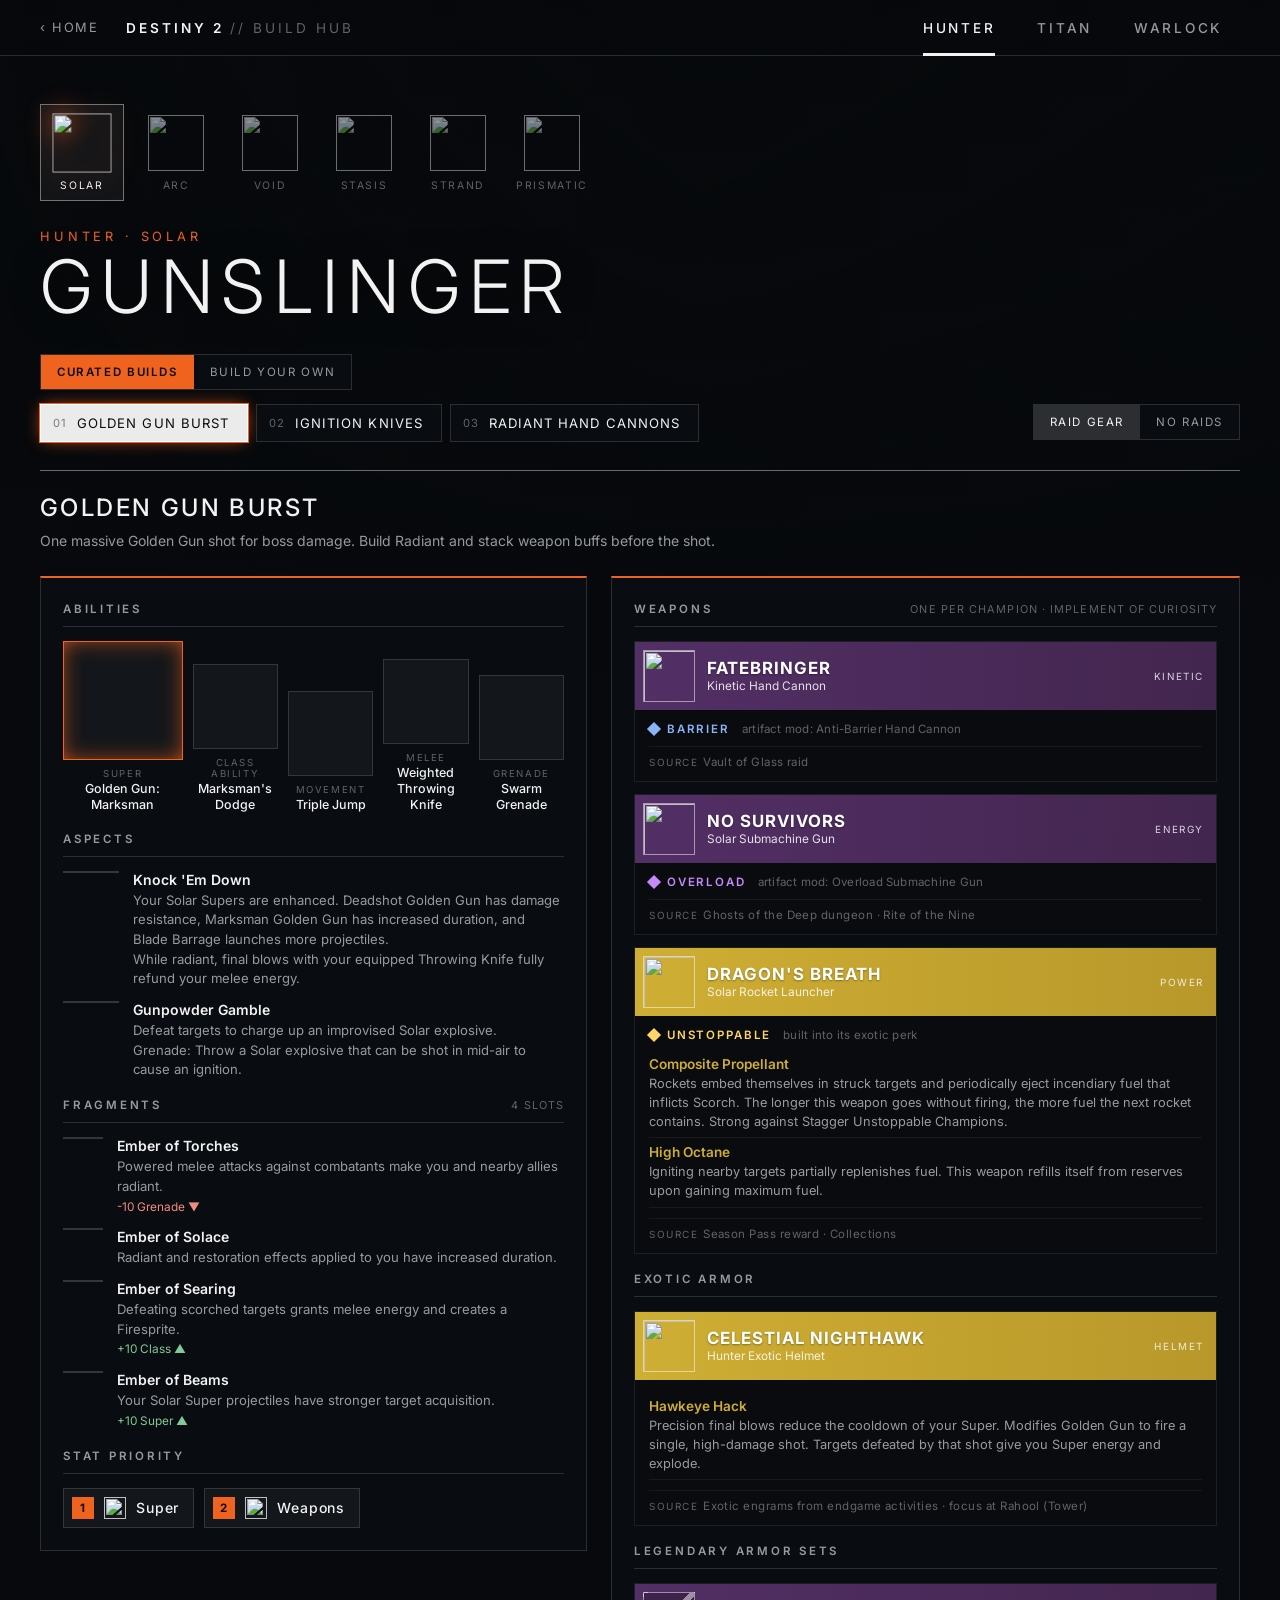
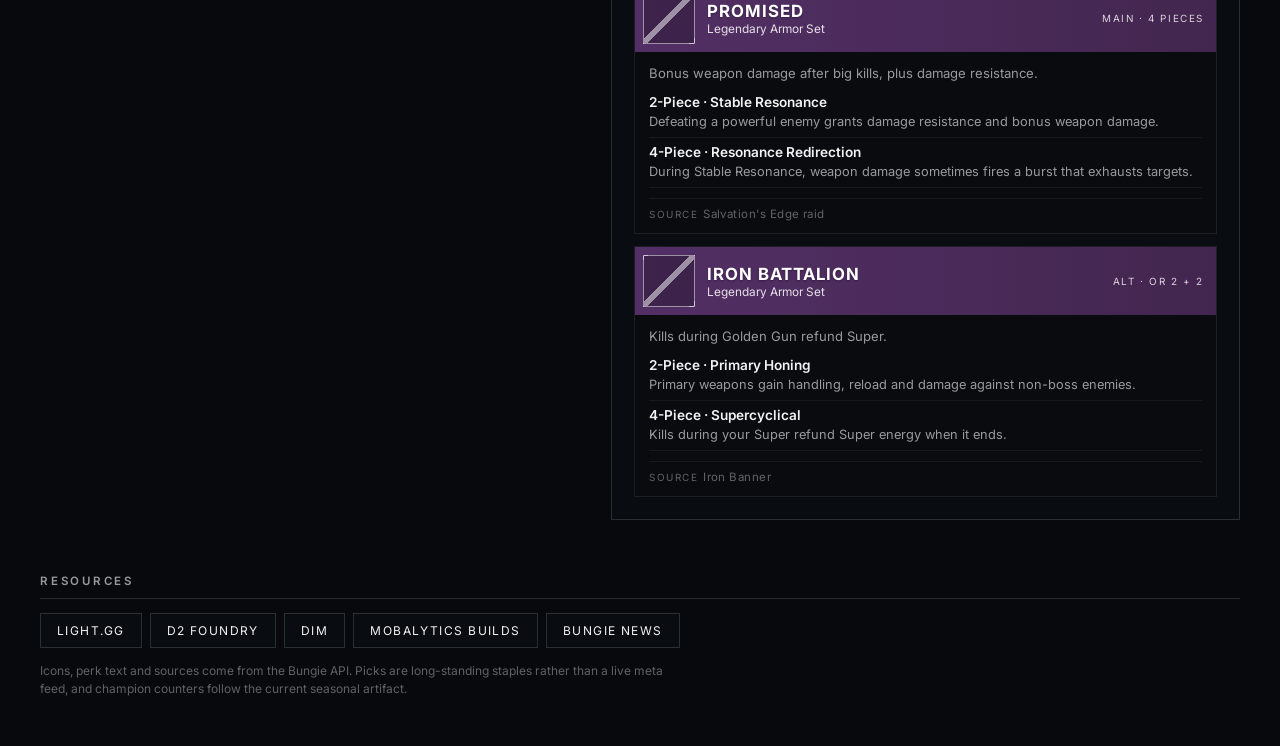
==== commit e6c2a3bd: "Added in custom builds" ====
--- a/destiny.html
+++ b/destiny.html
@@ -24,6 +24,7 @@
             <div id="hero-kicker"></div>
             <h1 id="hero-title"></h1>
 
+            <div id="mode-tabs"></div>
             <div id="hero-controls">
                 <div id="build-tabs"></div>
                 <div id="raid-tabs" title="Swap raid-only gear for gear you can farm elsewhere"></div>
@@ -45,6 +46,8 @@
         </footer>
     </main>
 
+    <script src="destiny-custom-data.js"></script>
+    <script src="destiny-custom.js"></script>
     <script src="destiny.js"></script>
 </body>
 </html>
--- a/destiny.css
+++ b/destiny.css
@@ -28,6 +28,7 @@
     min-height: 100vh;
 }
 button { font: inherit; color: inherit; background: none; border: none; cursor: pointer; }
+[hidden] { display: none !important; }
 img { max-width: 100%; display: block; }
 
 /* full-screen subclass key art */
@@ -413,3 +414,119 @@
     .item-icon { width: 44px; height: 44px; }
     .item-slot { grid-column: 1 / -1; text-align: left; }
 }
+
+/* ── BUILD YOUR OWN ── */
+#mode-tabs {
+    display: inline-flex;
+    align-self: flex-start;
+    border: 1px solid var(--line);
+    background: rgba(12, 15, 20, 0.6);
+    margin-bottom: 14px;
+}
+#mode-tabs:empty { display: none; }
+#mode-tabs .seg.active { background: var(--el); color: #0b0d10; font-weight: 600; }
+
+.opt-grid {
+    display: grid;
+    grid-template-columns: repeat(auto-fill, minmax(92px, 1fr));
+    gap: 8px;
+}
+.opt-grid.small { grid-template-columns: repeat(auto-fill, minmax(78px, 1fr)); }
+.opt {
+    position: relative;
+    display: flex;
+    flex-direction: column;
+    align-items: center;
+    gap: 6px;
+    padding: 8px 6px;
+    border: 1px solid var(--line);
+    background: rgba(255,255,255,0.03);
+    text-align: center;
+    transition: border-color 0.12s, background 0.12s, opacity 0.12s;
+}
+.opt img { width: 48px; height: 48px; opacity: 0.6; transition: opacity 0.12s; }
+.opt-grid.small .opt img { width: 38px; height: 38px; }
+.opt-name { font-size: 0.68rem; line-height: 1.25; color: var(--muted); overflow-wrap: break-word; hyphens: auto; }
+.opt:hover { border-color: var(--line-strong); }
+.opt:hover img { opacity: 0.9; }
+.opt.selected {
+    border-color: var(--el);
+    background: rgba(255,255,255,0.08);
+    box-shadow: inset 0 0 18px -8px var(--el);
+}
+.opt.selected img { opacity: 1; }
+.opt.selected .opt-name { color: var(--text); font-weight: 600; }
+.opt.disabled { opacity: 0.3; cursor: not-allowed; }
+.opt-cap {
+    position: absolute;
+    top: 4px; right: 5px;
+    font-size: 0.6rem;
+    font-weight: 700;
+    color: var(--faint);
+}
+.opt.selected .opt-cap { color: var(--el); }
+
+.opt-info {
+    margin-top: 18px;
+    padding: 12px 14px;
+    border-left: 2px solid var(--el);
+    background: rgba(255,255,255,0.04);
+    min-height: 64px;
+}
+.opt-info-name { font-weight: 600; margin-bottom: 4px; }
+.opt-info-text { color: var(--muted); font-size: 0.82rem; line-height: 1.5; }
+.reset {
+    margin-top: 14px;
+    padding: 9px 14px;
+    border: 1px solid var(--line);
+    font-size: 0.7rem;
+    letter-spacing: 0.12em;
+    text-transform: uppercase;
+    color: var(--muted);
+}
+.reset:hover { border-color: var(--line-strong); color: var(--text); }
+
+.focus { display: flex; flex-direction: column; gap: 8px; }
+.focus-row { display: grid; grid-template-columns: 140px 1fr; gap: 12px; align-items: center; }
+.focus-label { font-size: 0.8rem; font-weight: 500; }
+.focus-bar { height: 6px; background: rgba(255,255,255,0.08); }
+.focus-bar span { display: block; height: 100%; background: var(--el); }
+
+.wperks { display: flex; flex-direction: column; gap: 10px; }
+.wperk { display: grid; grid-template-columns: 36px minmax(0, 1fr); gap: 12px; align-items: start; }
+.wperk-icon { width: 36px; height: 36px; border-radius: 50%; border: 1px solid var(--line); }
+.wperk-name { font-weight: 600; }
+.wperk-why { font-weight: 400; font-size: 0.7rem; color: var(--el); letter-spacing: 0.04em; margin-left: 6px; }
+.wperk-text { color: var(--muted); font-size: 0.8rem; line-height: 1.5; }
+.empty { color: var(--muted); font-size: 0.85rem; padding: 4px 0 8px; }
+
+@media (max-width: 700px) {
+    .opt-grid { grid-template-columns: repeat(auto-fill, minmax(72px, 1fr)); gap: 6px; }
+    .opt-grid.small { grid-template-columns: repeat(auto-fill, minmax(64px, 1fr)); }
+    .opt img { width: 38px; height: 38px; }
+    .focus-row { grid-template-columns: 110px 1fr; }
+}
+
+/* hover tooltip for build-your-own options */
+#opt-tip {
+    position: fixed;
+    z-index: 50;
+    width: min(360px, calc(100vw - 16px));
+    background: rgba(10, 12, 16, 0.97);
+    border: 1px solid rgba(255,255,255,0.12);
+    box-shadow: 0 10px 30px rgba(0,0,0,0.6);
+    pointer-events: none;
+}
+.tip-head {
+    display: grid;
+    grid-template-columns: 44px minmax(0, 1fr);
+    gap: 12px;
+    align-items: center;
+    padding: 8px 12px 8px 8px;
+    background: color-mix(in srgb, var(--el) 55%, #15181d);
+}
+.tip-icon { width: 44px; height: 44px; border: 1px solid rgba(255,255,255,0.4); }
+.tip-name { font-size: 1rem; font-weight: 700; letter-spacing: 0.05em; text-transform: uppercase; }
+.tip-type { font-size: 0.72rem; opacity: 0.85; margin-top: 1px; }
+.tip-body { padding: 12px 14px; font-size: 0.82rem; line-height: 1.55; color: var(--muted); }
+@media (hover: none) { #opt-tip { display: none; } }
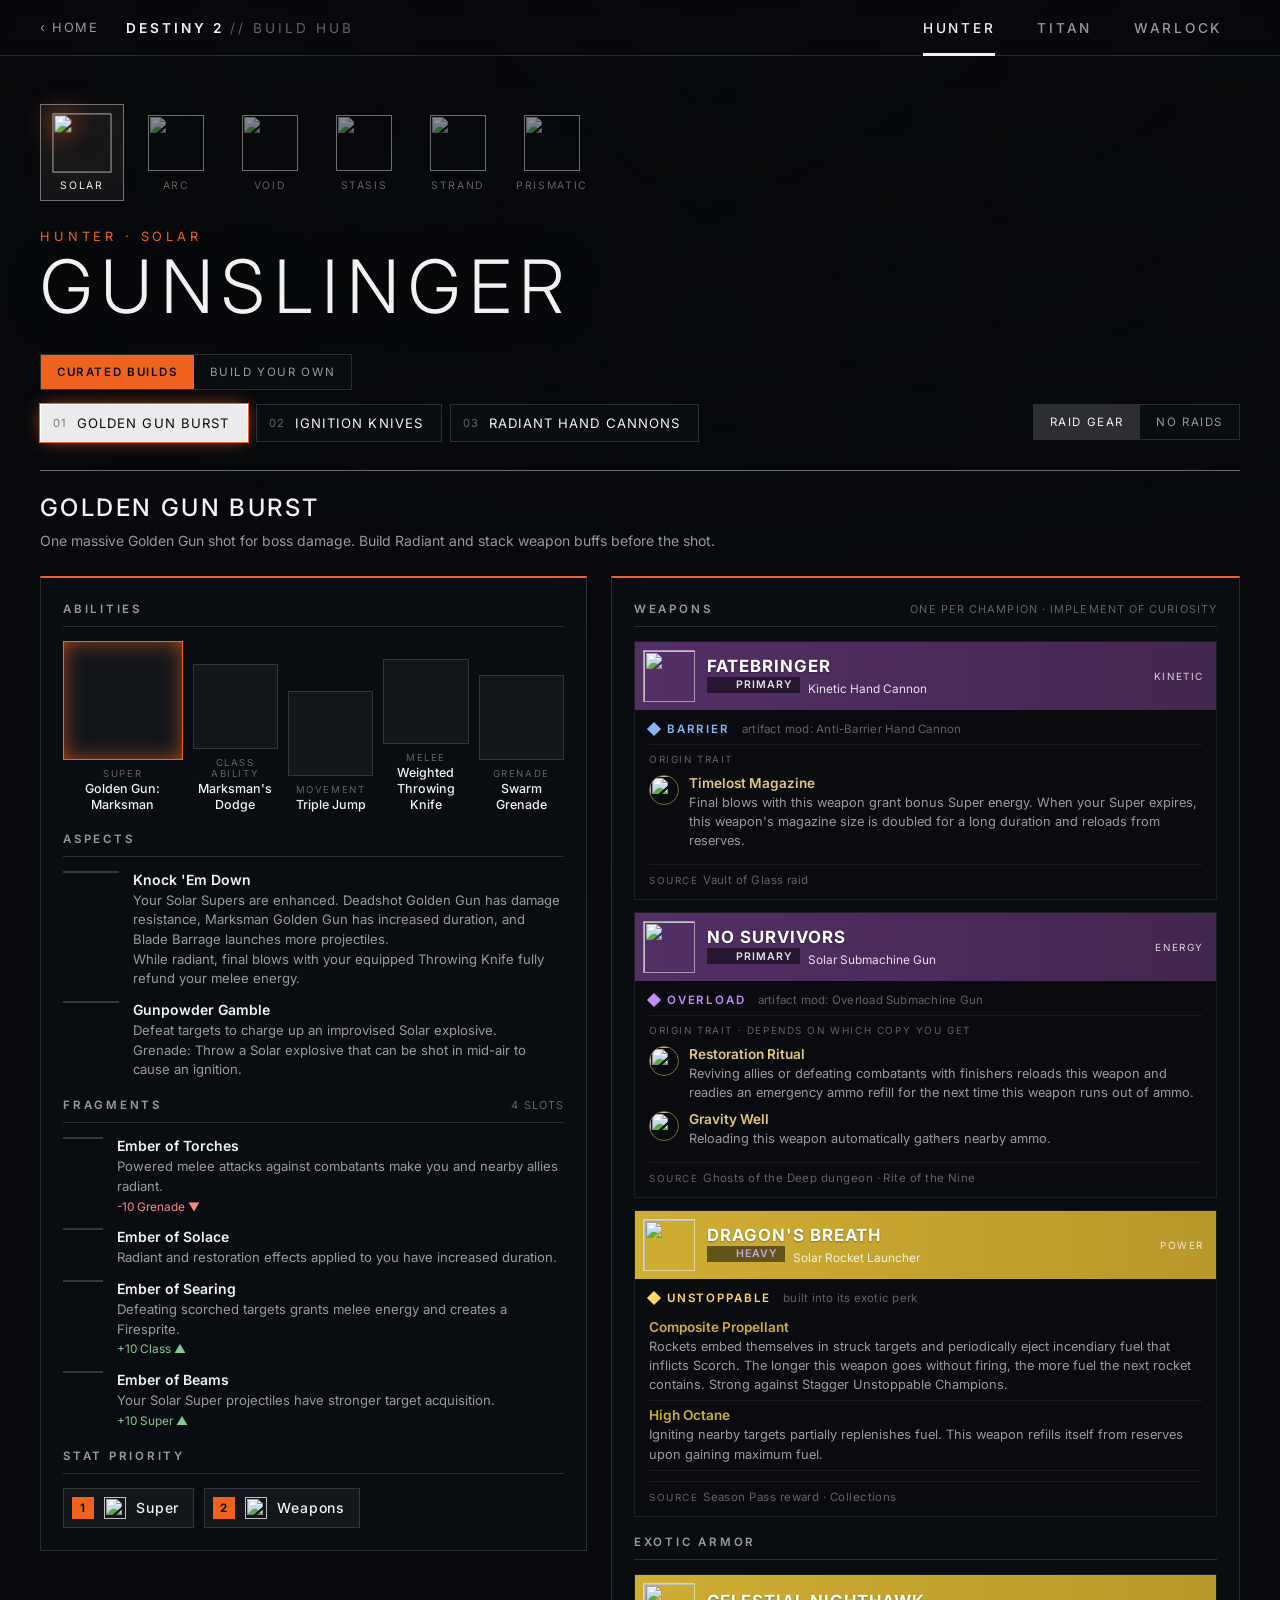
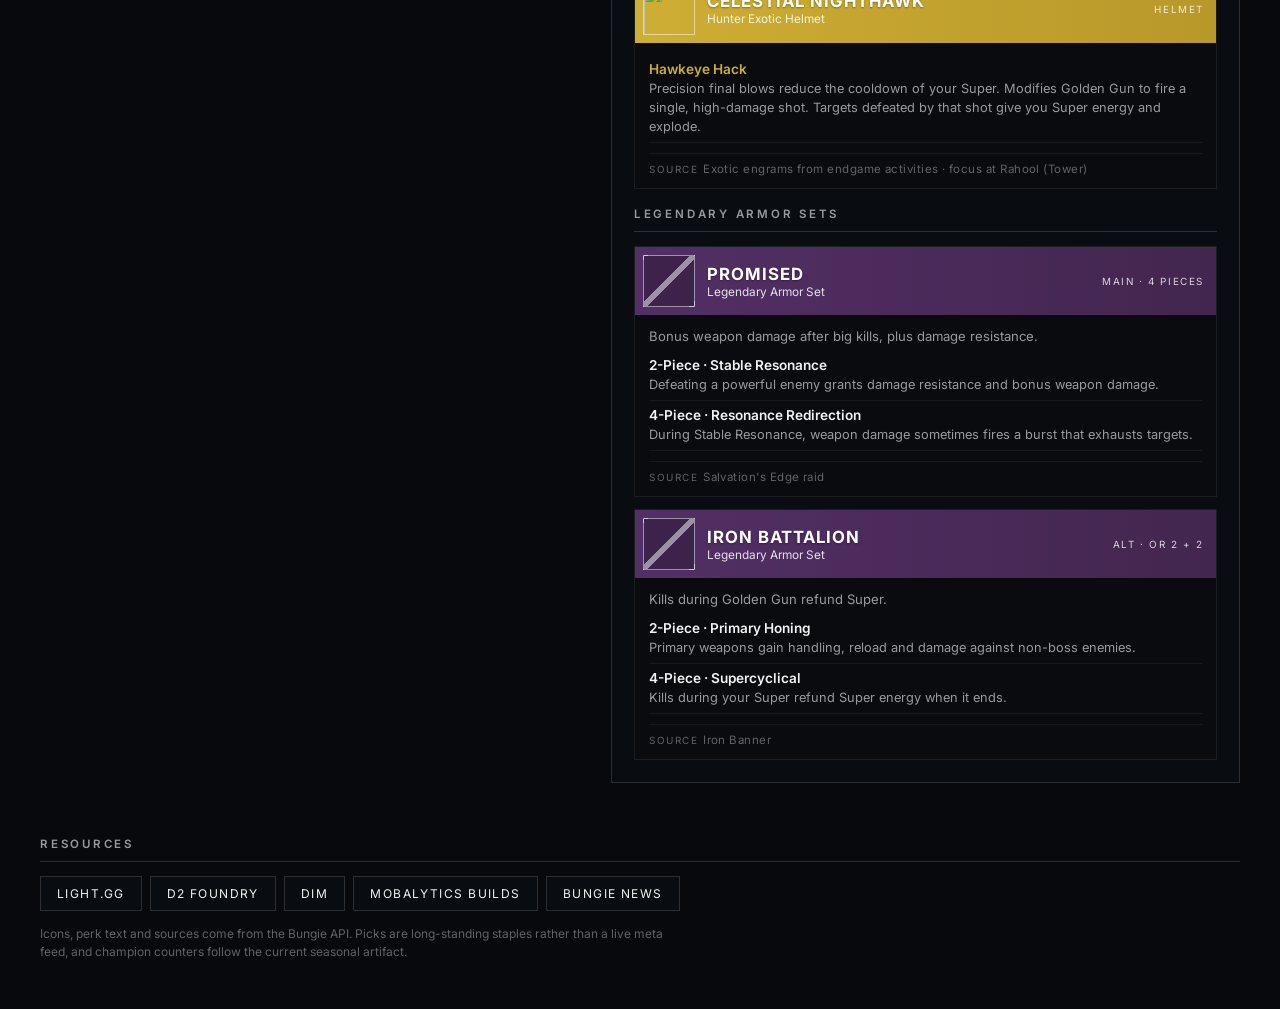
==== commit 35e4775b: "weapon updates" ====
--- a/destiny.html
+++ b/destiny.html
@@ -46,6 +46,7 @@
         </footer>
     </main>
 
+    <script src="destiny-origins.js"></script>
     <script src="destiny-custom-data.js"></script>
     <script src="destiny-custom.js"></script>
     <script src="destiny.js"></script>
--- a/destiny.css
+++ b/destiny.css
@@ -530,3 +530,34 @@
 .tip-type { font-size: 0.72rem; opacity: 0.85; margin-top: 1px; }
 .tip-body { padding: 12px 14px; font-size: 0.82rem; line-height: 1.55; color: var(--muted); }
 @media (hover: none) { #opt-tip { display: none; } }
+
+/* origin traits on legendary weapons */
+.origin { margin-top: 4px; padding-top: 8px; border-top: 1px solid rgba(255,255,255,0.06); }
+.origin-label {
+    font-size: 0.62rem;
+    letter-spacing: 0.16em;
+    text-transform: uppercase;
+    color: var(--faint);
+    margin-bottom: 6px;
+}
+.origin-perk { display: grid; grid-template-columns: 30px minmax(0, 1fr); gap: 10px; align-items: start; padding: 4px 0; }
+.origin-icon { width: 30px; height: 30px; border-radius: 50%; border: 1px solid rgba(206,174,51,0.6); }
+.item.legendary .origin .perk-name { color: #e2c97a; }
+
+/* ammo type badge in weapon headers */
+.ammo {
+    display: inline-flex;
+    align-items: center;
+    gap: 5px;
+    margin-right: 8px;
+    padding: 1px 7px 1px 4px;
+    background: rgba(0,0,0,0.6);
+    font-size: 0.66rem;
+    font-weight: 600;
+    letter-spacing: 0.1em;
+    text-transform: uppercase;
+    vertical-align: 1px;
+}
+.ammo img { width: 20px; height: 14px; object-fit: contain; }
+.ammo-special { color: #7af48b; }
+.ammo-heavy   { color: #c9a6ff; }
